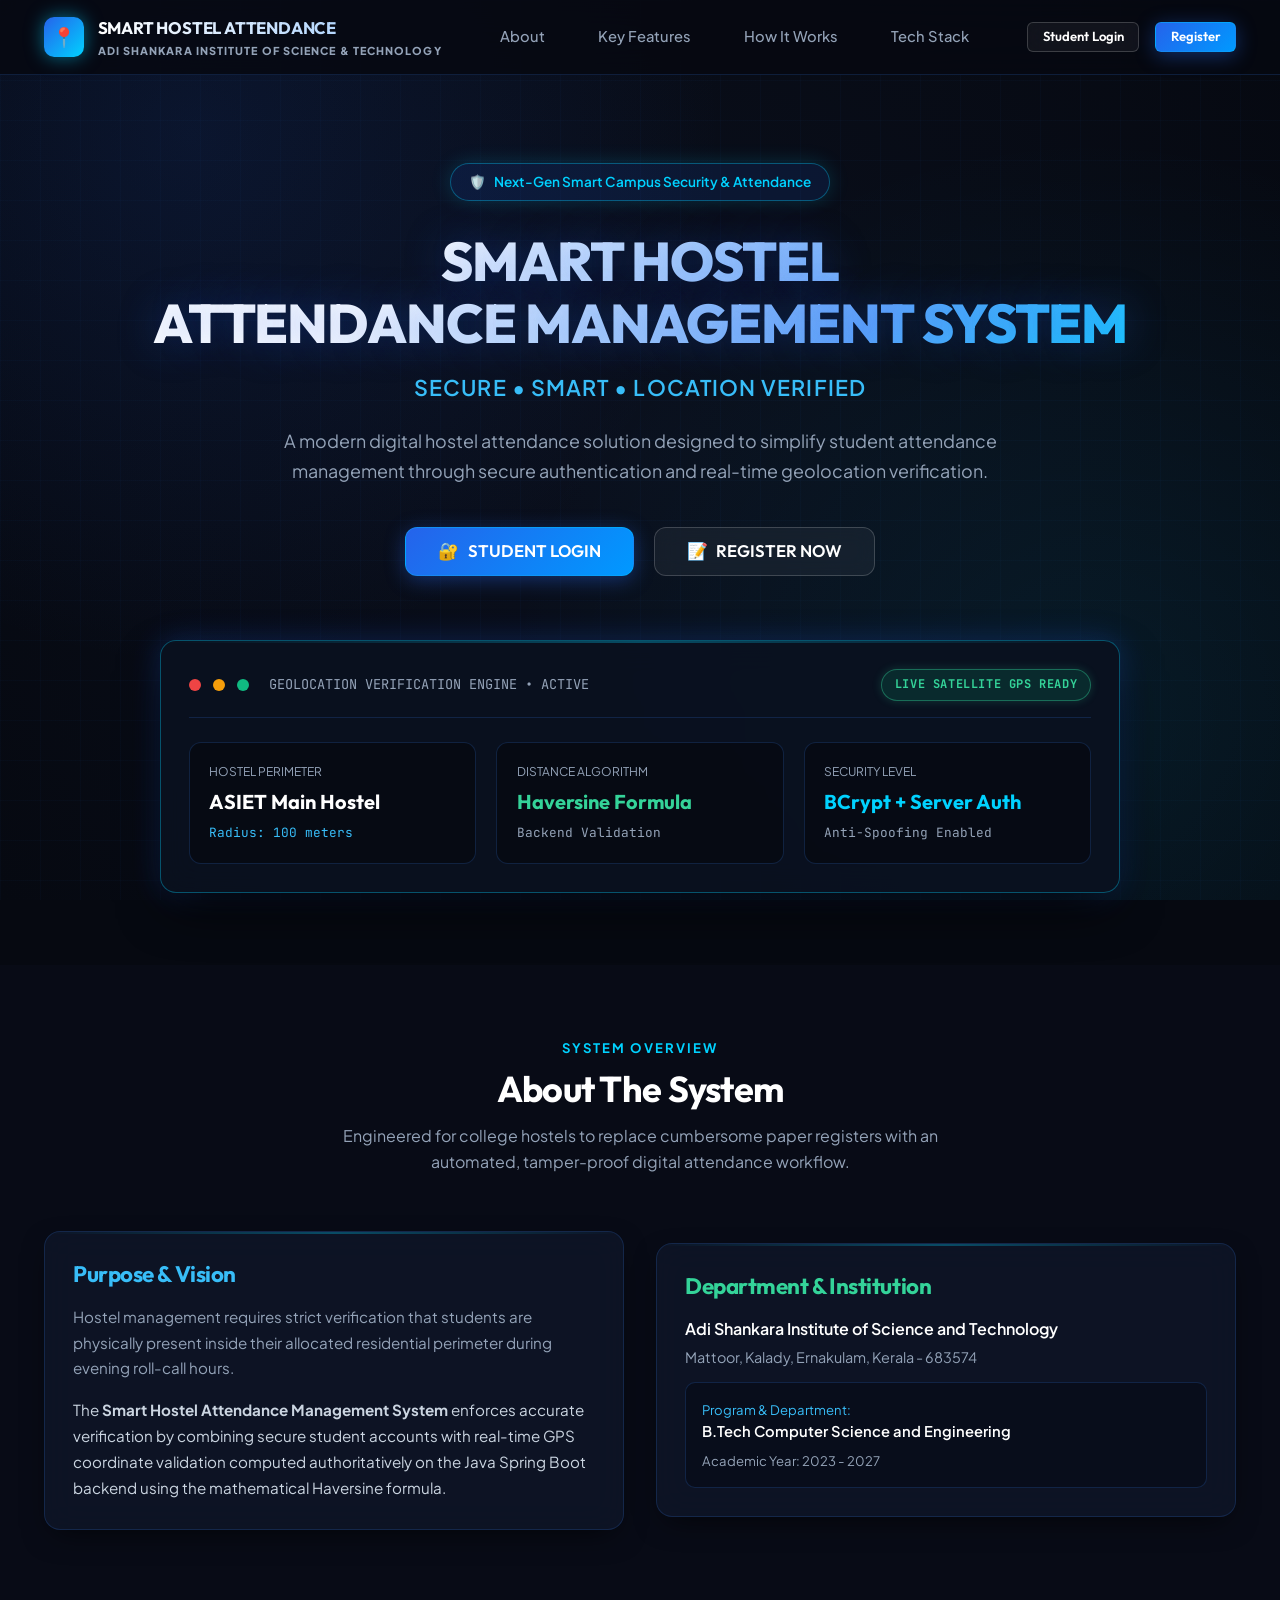
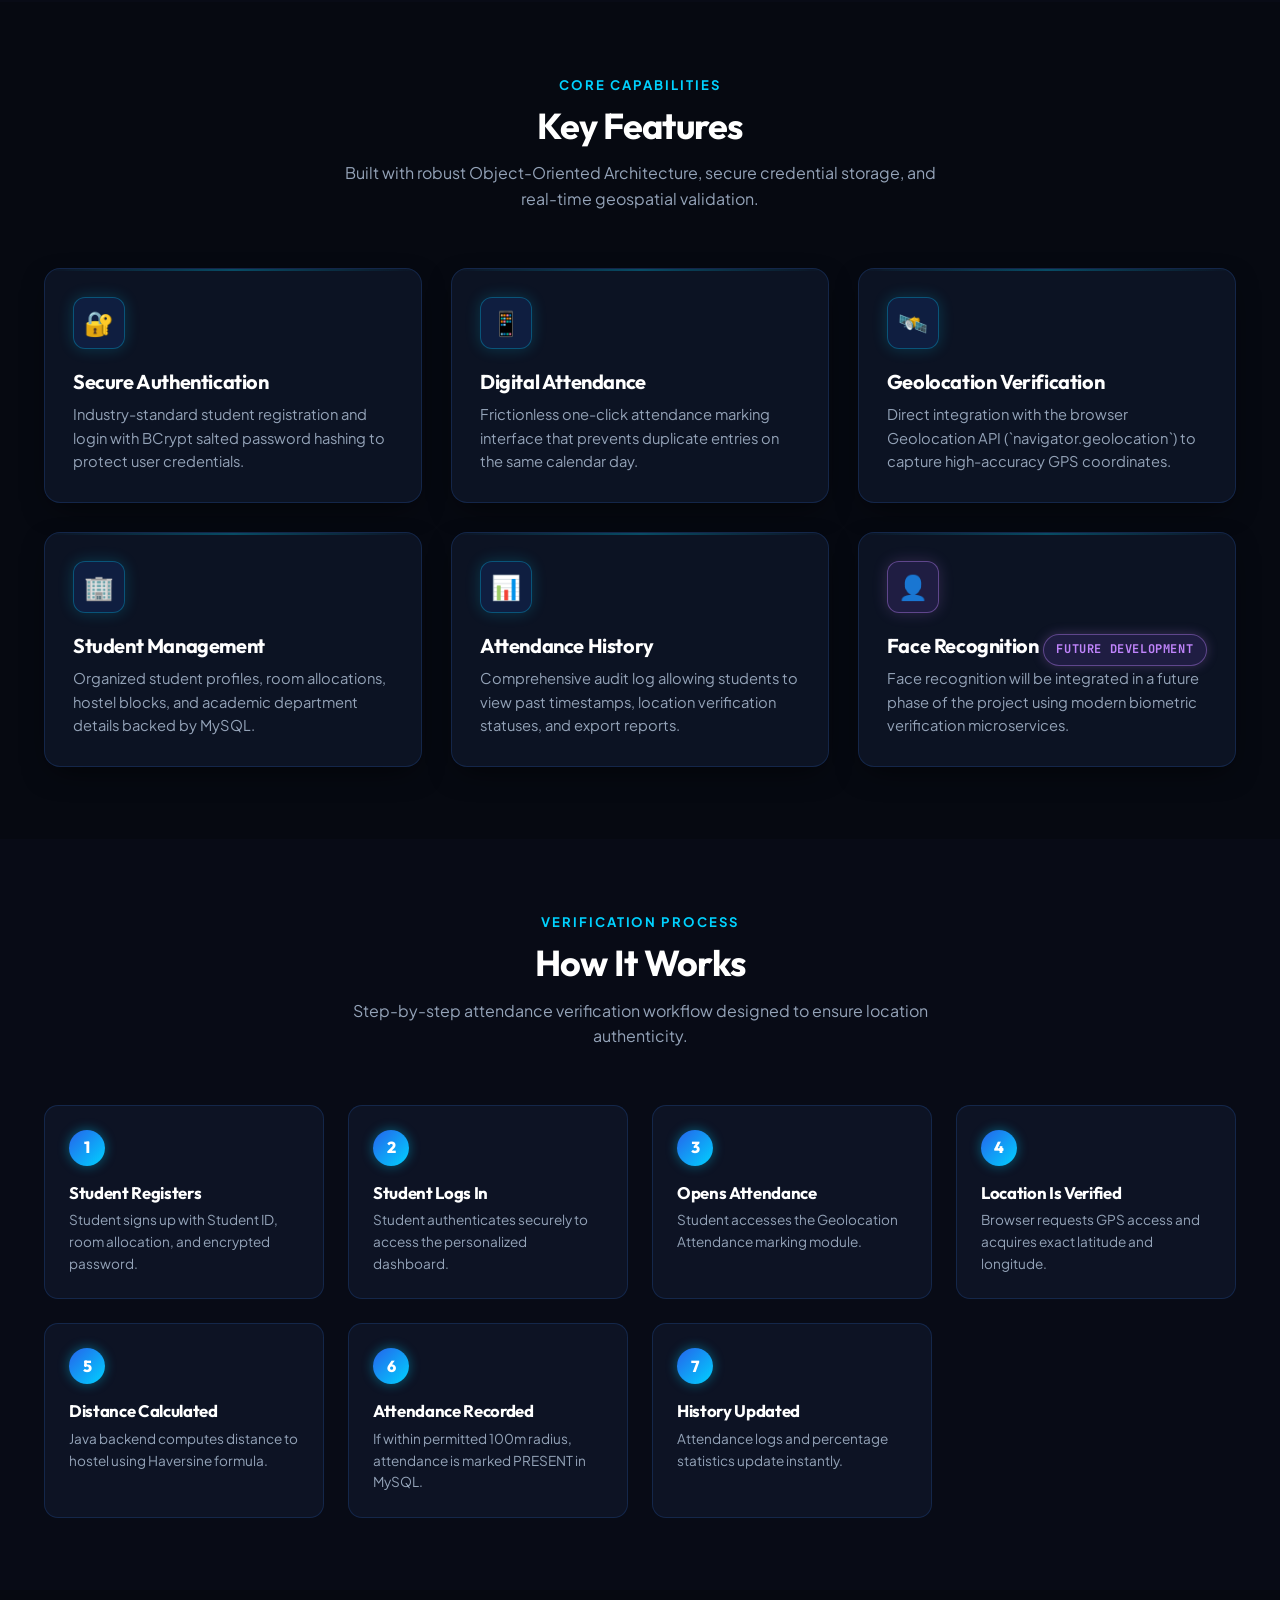
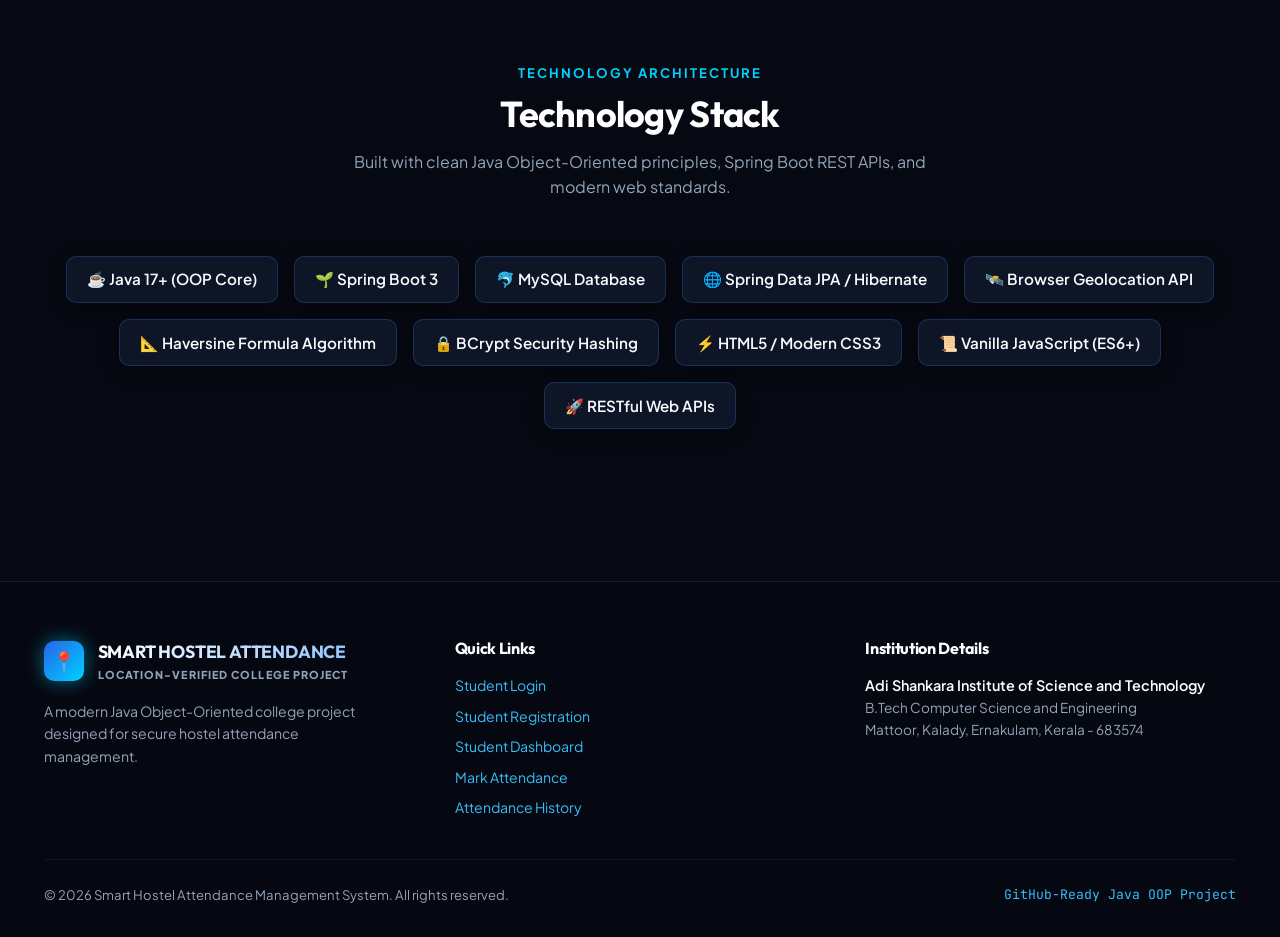
==== frontend/index.html @ dbd20bd5 "feat: initial commit for Smart Hostel Attendance Management System" ====
<!DOCTYPE html>
<html lang="en">
<head>
  <meta charset="UTF-8">
  <meta name="viewport" content="width=device-width, initial-scale=1.0">
  <title>Smart Hostel Attendance Management System | Geolocation Verified</title>
  <meta name="description" content="A modern digital hostel attendance solution using secure authentication and browser geolocation verification for Adi Shankara Institute of Science and Technology.">
  <link rel="stylesheet" href="css/style.css">
</head>
<body>

  <!-- Navigation Bar -->
  <nav class="navbar" id="main-nav">
    <div class="container nav-container">
      <a href="index.html" class="nav-brand">
        <div class="brand-badge">📍</div>
        <div class="brand-text">
          <span class="title">SMART HOSTEL ATTENDANCE</span>
          <span class="subtitle">Adi Shankara Institute of Science & Technology</span>
        </div>
      </a>
      <ul class="nav-menu">
        <li><a href="#about" class="nav-link">About</a></li>
        <li><a href="#features" class="nav-link">Key Features</a></li>
        <li><a href="#workflow" class="nav-link">How It Works</a></li>
        <li><a href="#tech-stack" class="nav-link">Tech Stack</a></li>
      </ul>
      <div class="nav-auth" id="nav-auth-section">
        <a href="login.html" class="btn btn-sm btn-secondary">Student Login</a>
        <a href="register.html" class="btn btn-sm btn-primary">Register</a>
      </div>
    </div>
  </nav>

  <!-- Hero Section -->
  <header class="hero-section">
    <div class="container">
      <div class="hero-pill">
        <span>🛡️</span> Next-Gen Smart Campus Security & Attendance
      </div>
      <h1 class="hero-title">
        SMART HOSTEL<br>ATTENDANCE MANAGEMENT SYSTEM
      </h1>
      <p class="hero-subtitle">
        Secure • Smart • Location Verified
      </p>
      <p class="hero-description">
        A modern digital hostel attendance solution designed to simplify student attendance management through secure authentication and real-time geolocation verification.
      </p>
      <div class="hero-buttons">
        <a href="login.html" class="btn btn-primary btn-lg">
          <span>🔐</span> STUDENT LOGIN
        </a>
        <a href="register.html" class="btn btn-secondary btn-lg">
          <span>📝</span> REGISTER NOW
        </a>
      </div>

      <!-- Abstract Tech Dashboard Graphic Preview -->
      <div style="margin-top: 4rem; position: relative;">
        <div class="card" style="max-width: 960px; margin: 0 auto; background: rgba(11, 17, 32, 0.9); border-color: rgba(0, 210, 255, 0.35); box-shadow: 0 20px 50px -10px rgba(0,0,0,0.9), 0 0 30px rgba(37, 99, 235, 0.3);">
          <div style="display: flex; justify-content: space-between; align-items: center; border-bottom: 1px solid var(--border-subtle); padding-bottom: 1rem; margin-bottom: 1.5rem; flex-wrap: wrap; gap: 1rem;">
            <div style="display: flex; align-items: center; gap: 0.75rem;">
              <span style="width: 12px; height: 12px; border-radius: 50%; background: #ef4444; display: inline-block;"></span>
              <span style="width: 12px; height: 12px; border-radius: 50%; background: #f59e0b; display: inline-block;"></span>
              <span style="width: 12px; height: 12px; border-radius: 50%; background: #10b981; display: inline-block;"></span>
              <span style="font-family: var(--font-mono); font-size: 0.85rem; color: #94a3b8; margin-left: 0.5rem;">GEOLOCATION VERIFICATION ENGINE • ACTIVE</span>
            </div>
            <span class="badge badge-verified">LIVE SATELLITE GPS READY</span>
          </div>

          <div style="display: grid; grid-template-columns: repeat(auto-fit, minmax(200px, 1fr)); gap: 1.25rem; text-align: left;">
            <div style="background: rgba(6, 9, 17, 0.7); padding: 1.2rem; border-radius: 12px; border: 1px solid rgba(59, 130, 246, 0.2);">
              <div style="font-size: 0.75rem; color: #94a3b8; text-transform: uppercase;">Hostel Perimeter</div>
              <div style="font-family: var(--font-heading); font-size: 1.25rem; font-weight: 700; color: #fff; margin: 0.3rem 0;">ASIET Main Hostel</div>
              <div style="font-size: 0.8rem; color: #38bdf8; font-family: var(--font-mono);">Radius: 100 meters</div>
            </div>

            <div style="background: rgba(6, 9, 17, 0.7); padding: 1.2rem; border-radius: 12px; border: 1px solid rgba(59, 130, 246, 0.2);">
              <div style="font-size: 0.75rem; color: #94a3b8; text-transform: uppercase;">Distance Algorithm</div>
              <div style="font-family: var(--font-heading); font-size: 1.25rem; font-weight: 700; color: #34d399; margin: 0.3rem 0;">Haversine Formula</div>
              <div style="font-size: 0.8rem; color: #94a3b8; font-family: var(--font-mono);">Backend Validation</div>
            </div>

            <div style="background: rgba(6, 9, 17, 0.7); padding: 1.2rem; border-radius: 12px; border: 1px solid rgba(59, 130, 246, 0.2);">
              <div style="font-size: 0.75rem; color: #94a3b8; text-transform: uppercase;">Security Level</div>
              <div style="font-family: var(--font-heading); font-size: 1.25rem; font-weight: 700; color: #00d2ff; margin: 0.3rem 0;">BCrypt + Server Auth</div>
              <div style="font-size: 0.8rem; color: #94a3b8; font-family: var(--font-mono);">Anti-Spoofing Enabled</div>
            </div>
          </div>
        </div>
      </div>
    </div>
  </header>

  <!-- About Section -->
  <section class="section" id="about" style="background: rgba(11, 17, 32, 0.4);">
    <div class="container">
      <div class="section-header">
        <span class="section-tag">System Overview</span>
        <h2 class="section-title">About The System</h2>
        <p class="section-subtitle">
          Engineered for college hostels to replace cumbersome paper registers with an automated, tamper-proof digital attendance workflow.
        </p>
      </div>

      <div style="display: grid; grid-template-columns: repeat(auto-fit, minmax(300px, 1fr)); gap: 2rem; align-items: center;">
        <div class="card">
          <h3 style="font-size: 1.4rem; color: #38bdf8; margin-bottom: 1rem;">Purpose & Vision</h3>
          <p style="color: #94a3b8; font-size: 0.95rem; line-height: 1.7; margin-bottom: 1rem;">
            Hostel management requires strict verification that students are physically present inside their allocated residential perimeter during evening roll-call hours.
          </p>
          <p style="color: #cbd5e1; font-size: 0.95rem; line-height: 1.7;">
            The <strong>Smart Hostel Attendance Management System</strong> enforces accurate verification by combining secure student accounts with real-time GPS coordinate validation computed authoritatively on the Java Spring Boot backend using the mathematical Haversine formula.
          </p>
        </div>

        <div class="card">
          <h3 style="font-size: 1.4rem; color: #34d399; margin-bottom: 1rem;">Department & Institution</h3>
          <p style="color: #fff; font-weight: 600; margin-bottom: 0.25rem;">Adi Shankara Institute of Science and Technology</p>
          <p style="color: #94a3b8; font-size: 0.9rem; margin-bottom: 0.8rem;">Mattoor, Kalady, Ernakulam, Kerala - 683574</p>
          <div style="background: rgba(8, 13, 26, 0.8); padding: 1rem; border-radius: 10px; border: 1px solid rgba(59, 130, 246, 0.2);">
            <div style="font-size: 0.82rem; color: #38bdf8;">Program & Department:</div>
            <div style="color: #fff; font-size: 0.92rem; font-weight: 600;">B.Tech Computer Science and Engineering</div>
            <div style="font-size: 0.82rem; color: #94a3b8; margin-top: 0.4rem;">Academic Year: 2023 - 2027</div>
          </div>
        </div>
      </div>
    </div>
  </section>

  <!-- Key Features -->
  <section class="section" id="features">
    <div class="container">
      <div class="section-header">
        <span class="section-tag">Core Capabilities</span>
        <h2 class="section-title">Key Features</h2>
        <p class="section-subtitle">
          Built with robust Object-Oriented Architecture, secure credential storage, and real-time geospatial validation.
        </p>
      </div>

      <div class="features-grid">
        <!-- Feature 1 -->
        <div class="card feature-card">
          <div class="feature-icon-wrapper">🔐</div>
          <h3 class="feature-title">Secure Authentication</h3>
          <p class="feature-desc">
            Industry-standard student registration and login with BCrypt salted password hashing to protect user credentials.
          </p>
        </div>

        <!-- Feature 2 -->
        <div class="card feature-card">
          <div class="feature-icon-wrapper">📱</div>
          <h3 class="feature-title">Digital Attendance</h3>
          <p class="feature-desc">
            Frictionless one-click attendance marking interface that prevents duplicate entries on the same calendar day.
          </p>
        </div>

        <!-- Feature 3 -->
        <div class="card feature-card">
          <div class="feature-icon-wrapper">🛰️</div>
          <h3 class="feature-title">Geolocation Verification</h3>
          <p class="feature-desc">
            Direct integration with the browser Geolocation API (`navigator.geolocation`) to capture high-accuracy GPS coordinates.
          </p>
        </div>

        <!-- Feature 4 -->
        <div class="card feature-card">
          <div class="feature-icon-wrapper">🏢</div>
          <h3 class="feature-title">Student Management</h3>
          <p class="feature-desc">
            Organized student profiles, room allocations, hostel blocks, and academic department details backed by MySQL.
          </p>
        </div>

        <!-- Feature 5 -->
        <div class="card feature-card">
          <div class="feature-icon-wrapper">📊</div>
          <h3 class="feature-title">Attendance History</h3>
          <p class="feature-desc">
            Comprehensive audit log allowing students to view past timestamps, location verification statuses, and export reports.
          </p>
        </div>

        <!-- Feature 6 (Future Module) -->
        <div class="card feature-card future-card">
          <div class="feature-icon-wrapper">👤</div>
          <div style="display: flex; justify-content: space-between; align-items: center;">
            <h3 class="feature-title">Face Recognition</h3>
            <span class="badge badge-future">FUTURE DEVELOPMENT</span>
          </div>
          <p class="feature-desc">
            Face recognition will be integrated in a future phase of the project using modern biometric verification microservices.
          </p>
        </div>
      </div>
    </div>
  </section>

  <!-- How It Works (7 Steps) -->
  <section class="section" id="workflow" style="background: rgba(11, 17, 32, 0.4);">
    <div class="container">
      <div class="section-header">
        <span class="section-tag">Verification Process</span>
        <h2 class="section-title">How It Works</h2>
        <p class="section-subtitle">
          Step-by-step attendance verification workflow designed to ensure location authenticity.
        </p>
      </div>

      <div class="workflow-steps">
        <div class="step-card">
          <div class="step-number">1</div>
          <h4 class="step-title">Student Registers</h4>
          <p class="step-desc">Student signs up with Student ID, room allocation, and encrypted password.</p>
        </div>

        <div class="step-card">
          <div class="step-number">2</div>
          <h4 class="step-title">Student Logs In</h4>
          <p class="step-desc">Student authenticates securely to access the personalized dashboard.</p>
        </div>

        <div class="step-card">
          <div class="step-number">3</div>
          <h4 class="step-title">Opens Attendance</h4>
          <p class="step-desc">Student accesses the Geolocation Attendance marking module.</p>
        </div>

        <div class="step-card">
          <div class="step-number">4</div>
          <h4 class="step-title">Location Is Verified</h4>
          <p class="step-desc">Browser requests GPS access and acquires exact latitude and longitude.</p>
        </div>

        <div class="step-card">
          <div class="step-number">5</div>
          <h4 class="step-title">Distance Calculated</h4>
          <p class="step-desc">Java backend computes distance to hostel using Haversine formula.</p>
        </div>

        <div class="step-card">
          <div class="step-number">6</div>
          <h4 class="step-title">Attendance Recorded</h4>
          <p class="step-desc">If within permitted 100m radius, attendance is marked PRESENT in MySQL.</p>
        </div>

        <div class="step-card">
          <div class="step-number">7</div>
          <h4 class="step-title">History Updated</h4>
          <p class="step-desc">Attendance logs and percentage statistics update instantly.</p>
        </div>
      </div>
    </div>
  </section>

  <!-- Technology Stack -->
  <section class="section" id="tech-stack">
    <div class="container">
      <div class="section-header">
        <span class="section-tag">Technology Architecture</span>
        <h2 class="section-title">Technology Stack</h2>
        <p class="section-subtitle">
          Built with clean Java Object-Oriented principles, Spring Boot REST APIs, and modern web standards.
        </p>
      </div>

      <div class="tech-grid">
        <div class="tech-chip">☕ Java 17+ (OOP Core)</div>
        <div class="tech-chip">🌱 Spring Boot 3</div>
        <div class="tech-chip">🐬 MySQL Database</div>
        <div class="tech-chip">🌐 Spring Data JPA / Hibernate</div>
        <div class="tech-chip">🛰️ Browser Geolocation API</div>
        <div class="tech-chip">📐 Haversine Formula Algorithm</div>
        <div class="tech-chip">🔒 BCrypt Security Hashing</div>
        <div class="tech-chip">⚡ HTML5 / Modern CSS3</div>
        <div class="tech-chip">📜 Vanilla JavaScript (ES6+)</div>
        <div class="tech-chip">🚀 RESTful Web APIs</div>
      </div>
    </div>
  </section>

  <!-- Footer -->
  <footer class="footer">
    <div class="container">
      <div class="footer-content">
        <div>
          <div class="nav-brand" style="margin-bottom: 1rem;">
            <div class="brand-badge">📍</div>
            <div class="brand-text">
              <span class="title" style="font-size: 1.1rem;">SMART HOSTEL ATTENDANCE</span>
              <span class="subtitle">Location-Verified College Project</span>
            </div>
          </div>
          <p style="color: #94a3b8; font-size: 0.88rem; max-width: 320px;">
            A modern Java Object-Oriented college project designed for secure hostel attendance management.
          </p>
        </div>

        <div>
          <h4 style="color: #fff; font-size: 1rem; margin-bottom: 1rem;">Quick Links</h4>
          <ul style="list-style: none; display: flex; flex-direction: column; gap: 0.5rem; font-size: 0.88rem;">
            <li><a href="login.html">Student Login</a></li>
            <li><a href="register.html">Student Registration</a></li>
            <li><a href="dashboard.html">Student Dashboard</a></li>
            <li><a href="attendance.html">Mark Attendance</a></li>
            <li><a href="history.html">Attendance History</a></li>
          </ul>
        </div>

        <div>
          <h4 style="color: #fff; font-size: 1rem; margin-bottom: 1rem;">Institution Details</h4>
          <p style="color: #fff; font-weight: 600; font-size: 0.9rem;">Adi Shankara Institute of Science and Technology</p>
          <p style="color: #94a3b8; font-size: 0.85rem;">B.Tech Computer Science and Engineering</p>
          <p style="color: #94a3b8; font-size: 0.85rem;">Mattoor, Kalady, Ernakulam, Kerala - 683574</p>
        </div>
      </div>

      <div class="footer-bottom">
        <div>&copy; 2026 Smart Hostel Attendance Management System. All rights reserved.</div>
        <div style="font-family: var(--font-mono); color: #38bdf8;">GitHub-Ready Java OOP Project</div>
      </div>
    </div>
  </footer>

  <script src="js/config.js"></script>
  <script src="js/auth.js"></script>
</body>
</html>
---- frontend/css/style.css ----
/* ==========================================================================
   SMART HOSTEL ATTENDANCE MANAGEMENT SYSTEM
   Modern Dark Navy & Electric Blue Design System
   ========================================================================== */

@import url('https://fonts.googleapis.com/css2?family=Outfit:wght@300;400;500;600;700;800&family=Plus+Jakarta+Sans:wght@400;500;600;700&family=JetBrains+Mono:wght@400;500;600&display=swap');

:root {
  /* Color Palette */
  --bg-primary: #060911;
  --bg-secondary: #0b1120;
  --bg-tertiary: #111a2e;
  --bg-card: rgba(15, 23, 42, 0.75);
  --bg-card-hover: rgba(23, 37, 68, 0.85);
  --bg-glass: rgba(11, 17, 32, 0.65);

  /* Electric Blue & Accent Colors */
  --accent-blue: #00d2ff;
  --accent-primary: #2563eb;
  --accent-glow: #3b82f6;
  --accent-cyan: #06b6d4;
  --accent-purple: #8b5cf6;
  
  /* Status Colors */
  --status-success: #10b981;
  --status-success-bg: rgba(16, 185, 129, 0.15);
  --status-warning: #f59e0b;
  --status-warning-bg: rgba(245, 158, 11, 0.15);
  --status-danger: #ef4444;
  --status-danger-bg: rgba(239, 68, 68, 0.15);
  --status-info: #0284c7;
  --status-info-bg: rgba(2, 132, 199, 0.15);
  --status-future: #8b5cf6;
  --status-future-bg: rgba(139, 92, 246, 0.15);

  /* Typography Colors */
  --text-white: #ffffff;
  --text-primary: #f8fafc;
  --text-secondary: #94a3b8;
  --text-muted: #64748b;
  --text-accent: #38bdf8;

  /* Borders & Shadows */
  --border-subtle: rgba(59, 130, 246, 0.18);
  --border-glow: rgba(0, 210, 255, 0.45);
  --border-glass: rgba(255, 255, 255, 0.08);

  --shadow-glow: 0 0 25px rgba(37, 99, 235, 0.35);
  --shadow-glow-cyan: 0 0 30px rgba(0, 210, 255, 0.3);
  --shadow-card: 0 10px 30px -10px rgba(0, 0, 0, 0.7);

  /* Fonts */
  --font-heading: 'Outfit', sans-serif;
  --font-body: 'Plus Jakarta Sans', sans-serif;
  --font-mono: 'JetBrains Mono', monospace;

  /* Transitions */
  --transition-fast: 0.2s ease;
  --transition-normal: 0.3s cubic-bezier(0.4, 0, 0.2, 1);
  --transition-smooth: 0.4s cubic-bezier(0.16, 1, 0.3, 1);
}

/* Global Reset */
*, *::before, *::after {
  box-sizing: border-box;
  margin: 0;
  padding: 0;
}

html {
  scroll-behavior: smooth;
  font-size: 16px;
}

body {
  font-family: var(--font-body);
  background-color: var(--bg-primary);
  color: var(--text-primary);
  line-height: 1.6;
  min-height: 100vh;
  overflow-x: hidden;
  position: relative;
  background-image: 
    radial-gradient(circle at 15% 15%, rgba(37, 99, 235, 0.12) 0%, transparent 40%),
    radial-gradient(circle at 85% 80%, rgba(0, 210, 255, 0.08) 0%, transparent 45%),
    radial-gradient(circle at 50% 50%, rgba(11, 17, 32, 0.8) 0%, transparent 100%);
  background-attachment: fixed;
}

/* Background Grid Overlay */
body::before {
  content: "";
  position: fixed;
  top: 0;
  left: 0;
  width: 100%;
  height: 100%;
  background-image: 
    linear-gradient(rgba(59, 130, 246, 0.03) 1px, transparent 1px),
    linear-gradient(90deg, rgba(59, 130, 246, 0.03) 1px, transparent 1px);
  background-size: 40px 40px;
  pointer-events: none;
  z-index: 0;
}

/* Typography */
h1, h2, h3, h4, h5, h6 {
  font-family: var(--font-heading);
  font-weight: 700;
  color: var(--text-white);
  line-height: 1.25;
  letter-spacing: -0.02em;
}

a {
  color: var(--text-accent);
  text-decoration: none;
  transition: var(--transition-fast);
}

a:hover {
  color: var(--accent-blue);
  text-shadow: 0 0 10px rgba(0, 210, 255, 0.5);
}

/* Containers */
.container {
  width: 100%;
  max-width: 1240px;
  margin: 0 auto;
  padding: 0 1.5rem;
  position: relative;
  z-index: 1;
}

.container-narrow {
  max-width: 880px;
}

/* Navigation Bar */
.navbar {
  position: sticky;
  top: 0;
  left: 0;
  width: 100%;
  z-index: 1000;
  background: rgba(6, 9, 17, 0.85);
  backdrop-filter: blur(20px);
  border-bottom: 1px solid var(--border-subtle);
  transition: var(--transition-normal);
}

.nav-container {
  display: flex;
  align-items: center;
  justify-content: space-between;
  height: 74px;
}

.nav-brand {
  display: flex;
  align-items: center;
  gap: 0.85rem;
  font-family: var(--font-heading);
  font-weight: 800;
  font-size: 1.25rem;
  color: var(--text-white);
  letter-spacing: -0.01em;
}

.nav-brand .brand-badge {
  display: inline-flex;
  align-items: center;
  justify-content: center;
  width: 40px;
  height: 40px;
  border-radius: 10px;
  background: linear-gradient(135deg, #2563eb, #00d2ff);
  box-shadow: 0 0 18px rgba(0, 210, 255, 0.5);
  color: #fff;
  font-size: 1.2rem;
}

.brand-text {
  display: flex;
  flex-direction: column;
}

.brand-text .title {
  font-size: 1.05rem;
  font-weight: 700;
  background: linear-gradient(90deg, #ffffff, #93c5fd);
  -webkit-background-clip: text;
  -webkit-text-fill-color: transparent;
}

.brand-text .subtitle {
  font-size: 0.68rem;
  color: var(--text-secondary);
  text-transform: uppercase;
  letter-spacing: 0.1em;
  font-family: var(--font-body);
}

.nav-menu {
  display: flex;
  align-items: center;
  gap: 1.8rem;
  list-style: none;
}

.nav-link {
  font-size: 0.92rem;
  font-weight: 500;
  color: var(--text-secondary);
  padding: 0.5rem 0.75rem;
  border-radius: 8px;
  display: flex;
  align-items: center;
  gap: 0.4rem;
  transition: var(--transition-fast);
}

.nav-link:hover, .nav-link.active {
  color: var(--text-white);
  background: rgba(59, 130, 246, 0.12);
  border: 1px solid rgba(59, 130, 246, 0.25);
  box-shadow: 0 0 12px rgba(59, 130, 246, 0.2);
}

.nav-auth {
  display: flex;
  align-items: center;
  gap: 1rem;
}

/* User Pill in Nav */
.user-pill {
  display: flex;
  align-items: center;
  gap: 0.6rem;
  background: rgba(17, 26, 46, 0.85);
  padding: 0.35rem 0.9rem;
  border-radius: 50px;
  border: 1px solid var(--border-subtle);
  font-size: 0.85rem;
}

.user-pill .avatar {
  width: 28px;
  height: 28px;
  border-radius: 50%;
  background: linear-gradient(135deg, #1d4ed8, #06b6d4);
  display: flex;
  align-items: center;
  justify-content: center;
  font-size: 0.75rem;
  font-weight: 700;
  color: white;
}

/* Buttons */
.btn {
  display: inline-flex;
  align-items: center;
  justify-content: center;
  gap: 0.55rem;
  font-family: var(--font-heading);
  font-size: 0.95rem;
  font-weight: 600;
  padding: 0.75rem 1.6rem;
  border-radius: 10px;
  border: 1px solid transparent;
  cursor: pointer;
  transition: var(--transition-normal);
  text-decoration: none;
  line-height: 1;
}

.btn-primary {
  background: linear-gradient(135deg, #2563eb, #0099ff);
  color: #ffffff;
  border-color: rgba(0, 210, 255, 0.3);
  box-shadow: 0 4px 20px rgba(37, 99, 235, 0.4);
}

.btn-primary:hover {
  background: linear-gradient(135deg, #1d4ed8, #00d2ff);
  box-shadow: 0 6px 26px rgba(0, 210, 255, 0.5);
  transform: translateY(-2px);
  color: #fff;
}

.btn-primary:active {
  transform: translateY(0);
}

.btn-secondary {
  background: rgba(255, 255, 255, 0.05);
  color: #ffffff;
  border: 1px solid rgba(255, 255, 255, 0.18);
  backdrop-filter: blur(10px);
}

.btn-secondary:hover {
  background: rgba(255, 255, 255, 0.12);
  border-color: rgba(59, 130, 246, 0.5);
  box-shadow: 0 0 16px rgba(59, 130, 246, 0.25);
  color: #ffffff;
  transform: translateY(-2px);
}

.btn-outline-blue {
  background: transparent;
  color: var(--text-accent);
  border: 1px solid var(--accent-blue);
}

.btn-outline-blue:hover {
  background: rgba(0, 210, 255, 0.1);
  box-shadow: 0 0 15px rgba(0, 210, 255, 0.3);
  color: #fff;
}

.btn-danger {
  background: rgba(239, 68, 68, 0.15);
  color: #f87171;
  border: 1px solid rgba(239, 68, 68, 0.35);
}

.btn-danger:hover {
  background: #dc2626;
  color: #fff;
  box-shadow: 0 0 18px rgba(220, 38, 38, 0.4);
}

.btn-lg {
  padding: 0.95rem 2rem;
  font-size: 1.05rem;
  border-radius: 12px;
}

.btn-sm {
  padding: 0.45rem 0.9rem;
  font-size: 0.82rem;
  border-radius: 6px;
}

.btn:disabled {
  opacity: 0.5;
  cursor: not-allowed;
  transform: none !important;
  box-shadow: none !important;
}

/* Glassmorphism Cards */
.card {
  background: var(--bg-card);
  backdrop-filter: blur(16px);
  border: 1px solid var(--border-subtle);
  border-radius: 16px;
  padding: 1.75rem;
  box-shadow: var(--shadow-card);
  transition: var(--transition-normal);
  position: relative;
  overflow: hidden;
}

.card:hover {
  border-color: rgba(0, 210, 255, 0.35);
  box-shadow: 0 12px 35px -10px rgba(0, 0, 0, 0.8), 0 0 20px rgba(37, 99, 235, 0.18);
}

.card::before {
  content: "";
  position: absolute;
  top: 0;
  left: 0;
  width: 100%;
  height: 2px;
  background: linear-gradient(90deg, transparent, rgba(0, 210, 255, 0.5), transparent);
  opacity: 0.6;
}

/* Form Styles */
.form-group {
  margin-bottom: 1.35rem;
  display: flex;
  flex-direction: column;
  gap: 0.45rem;
}

.form-label {
  font-size: 0.88rem;
  font-weight: 600;
  color: var(--text-secondary);
  display: flex;
  align-items: center;
  gap: 0.35rem;
}

.form-control {
  width: 100%;
  padding: 0.85rem 1.1rem;
  background: rgba(8, 13, 26, 0.8);
  border: 1px solid rgba(59, 130, 246, 0.22);
  border-radius: 10px;
  color: var(--text-white);
  font-family: var(--font-body);
  font-size: 0.95rem;
  transition: var(--transition-fast);
}

.form-control:focus {
  outline: none;
  border-color: var(--accent-blue);
  box-shadow: 0 0 16px rgba(0, 210, 255, 0.25);
  background: rgba(11, 19, 38, 0.95);
}

.form-control::placeholder {
  color: var(--text-muted);
}

select.form-control {
  appearance: none;
  background-image: url("data:image/svg+xml;charset=UTF-8,%3csvg xmlns='http://www.w3.org/2000/svg' viewBox='0 0 24 24' fill='none' stroke='%2338bdf8' stroke-width='2' stroke-linecap='round' stroke-linejoin='round'%3e%3cpolyline points='6 9 12 15 18 9'%3e%3c/polyline%3e%3c/svg%3e");
  background-repeat: no-repeat;
  background-position: right 1rem center;
  background-size: 1.1em;
  padding-right: 2.5rem;
}

select.form-control option {
  background: var(--bg-secondary);
  color: var(--text-white);
}

.form-row {
  display: grid;
  grid-template-columns: repeat(auto-fit, minmax(240px, 1fr));
  gap: 1.25rem;
}

.input-password-wrapper {
  position: relative;
}

.toggle-password-btn {
  position: absolute;
  right: 1rem;
  top: 50%;
  transform: translateY(-50%);
  background: none;
  border: none;
  color: var(--text-muted);
  cursor: pointer;
  font-size: 1.1rem;
  padding: 0.2rem;
}

.toggle-password-btn:hover {
  color: var(--text-accent);
}

/* Status Badges */
.badge {
  display: inline-flex;
  align-items: center;
  gap: 0.4rem;
  padding: 0.35rem 0.8rem;
  border-radius: 50px;
  font-size: 0.75rem;
  font-weight: 700;
  text-transform: uppercase;
  letter-spacing: 0.05em;
  font-family: var(--font-mono);
  border: 1px solid transparent;
}

.badge-verified, .badge-present {
  background: var(--status-success-bg);
  color: #34d399;
  border-color: rgba(52, 211, 153, 0.4);
  box-shadow: 0 0 10px rgba(52, 211, 153, 0.2);
}

.badge-not-marked {
  background: rgba(148, 163, 184, 0.15);
  color: #cbd5e1;
  border-color: rgba(148, 163, 184, 0.3);
}

.badge-outside, .badge-rejected, .badge-absent {
  background: var(--status-danger-bg);
  color: #f87171;
  border-color: rgba(248, 113, 113, 0.4);
  box-shadow: 0 0 10px rgba(248, 113, 113, 0.2);
}

.badge-future {
  background: var(--status-future-bg);
  color: #c084fc;
  border-color: rgba(192, 132, 252, 0.4);
  box-shadow: 0 0 12px rgba(192, 132, 252, 0.25);
}

.badge-info {
  background: var(--status-info-bg);
  color: #38bdf8;
  border-color: rgba(56, 189, 248, 0.4);
}

/* Hero Section */
.hero-section {
  padding: 5.5rem 0 4.5rem;
  text-align: center;
  position: relative;
}

.hero-pill {
  display: inline-flex;
  align-items: center;
  gap: 0.5rem;
  padding: 0.45rem 1.1rem;
  background: rgba(37, 99, 235, 0.12);
  border: 1px solid rgba(0, 210, 255, 0.35);
  border-radius: 50px;
  font-size: 0.85rem;
  font-weight: 600;
  color: var(--accent-blue);
  margin-bottom: 1.8rem;
  box-shadow: 0 0 20px rgba(0, 210, 255, 0.18);
  animation: pulseGlow 3s infinite alternate;
}

.hero-title {
  font-size: 3.4rem;
  font-weight: 800;
  line-height: 1.15;
  margin-bottom: 1rem;
  background: linear-gradient(135deg, #ffffff 30%, #60a5fa 70%, #00d2ff 100%);
  -webkit-background-clip: text;
  -webkit-text-fill-color: transparent;
  text-shadow: 0 0 40px rgba(37, 99, 235, 0.35);
}

.hero-subtitle {
  font-size: 1.35rem;
  font-weight: 600;
  color: var(--text-accent);
  margin-bottom: 1.25rem;
  letter-spacing: 0.05em;
  text-transform: uppercase;
}

.hero-description {
  font-size: 1.12rem;
  color: var(--text-secondary);
  max-width: 720px;
  margin: 0 auto 2.5rem;
  line-height: 1.7;
}

.hero-buttons {
  display: flex;
  justify-content: center;
  align-items: center;
  gap: 1.25rem;
  flex-wrap: wrap;
}

/* Feature Grid */
.section {
  padding: 4.5rem 0;
}

.section-header {
  text-align: center;
  margin-bottom: 3.5rem;
}

.section-tag {
  font-size: 0.82rem;
  font-weight: 700;
  color: var(--accent-blue);
  text-transform: uppercase;
  letter-spacing: 0.15em;
  margin-bottom: 0.5rem;
  display: block;
}

.section-title {
  font-size: 2.25rem;
  margin-bottom: 0.8rem;
}

.section-subtitle {
  font-size: 1rem;
  color: var(--text-secondary);
  max-width: 600px;
  margin: 0 auto;
}

.features-grid {
  display: grid;
  grid-template-columns: repeat(auto-fit, minmax(320px, 1fr));
  gap: 1.8rem;
}

.feature-card {
  display: flex;
  flex-direction: column;
  height: 100%;
}

.feature-icon-wrapper {
  width: 52px;
  height: 52px;
  border-radius: 12px;
  background: rgba(37, 99, 235, 0.15);
  border: 1px solid rgba(0, 210, 255, 0.3);
  display: flex;
  align-items: center;
  justify-content: center;
  font-size: 1.5rem;
  color: var(--accent-blue);
  margin-bottom: 1.25rem;
  box-shadow: 0 0 15px rgba(0, 210, 255, 0.2);
}

.feature-card.future-card .feature-icon-wrapper {
  background: rgba(139, 92, 246, 0.15);
  border-color: rgba(192, 132, 252, 0.4);
  color: #c084fc;
  box-shadow: 0 0 15px rgba(192, 132, 252, 0.2);
}

.feature-title {
  font-size: 1.25rem;
  margin-bottom: 0.6rem;
}

.feature-desc {
  font-size: 0.92rem;
  color: var(--text-secondary);
  flex-grow: 1;
  line-height: 1.6;
}

/* Step-by-Step Workflow */
.workflow-steps {
  display: grid;
  grid-template-columns: repeat(auto-fit, minmax(260px, 1fr));
  gap: 1.5rem;
  position: relative;
}

.step-card {
  position: relative;
  background: var(--bg-card);
  border: 1px solid var(--border-subtle);
  border-radius: 14px;
  padding: 1.5rem;
  text-align: left;
}

.step-number {
  display: inline-flex;
  align-items: center;
  justify-content: center;
  width: 36px;
  height: 36px;
  border-radius: 50%;
  background: linear-gradient(135deg, #2563eb, #00d2ff);
  color: #fff;
  font-family: var(--font-heading);
  font-weight: 800;
  font-size: 1rem;
  margin-bottom: 1rem;
  box-shadow: 0 0 12px rgba(0, 210, 255, 0.4);
}

.step-title {
  font-size: 1.05rem;
  margin-bottom: 0.4rem;
}

.step-desc {
  font-size: 0.85rem;
  color: var(--text-secondary);
}

/* Tech Stack Badges */
.tech-grid {
  display: flex;
  flex-wrap: wrap;
  justify-content: center;
  gap: 1rem;
}

.tech-chip {
  display: flex;
  align-items: center;
  gap: 0.6rem;
  background: rgba(17, 26, 46, 0.8);
  border: 1px solid rgba(59, 130, 246, 0.25);
  padding: 0.65rem 1.25rem;
  border-radius: 10px;
  font-size: 0.95rem;
  font-weight: 600;
  color: var(--text-primary);
  box-shadow: 0 4px 15px rgba(0, 0, 0, 0.4);
  transition: var(--transition-fast);
}

.tech-chip:hover {
  border-color: var(--accent-blue);
  box-shadow: 0 0 18px rgba(0, 210, 255, 0.3);
  transform: translateY(-2px);
}

/* Tables */
.table-wrapper {
  width: 100%;
  overflow-x: auto;
  border-radius: 14px;
  border: 1px solid var(--border-subtle);
  background: var(--bg-card);
  box-shadow: var(--shadow-card);
}

.table-custom {
  width: 100%;
  border-collapse: collapse;
  text-align: left;
  font-size: 0.92rem;
}

.table-custom th {
  background: rgba(15, 23, 42, 0.95);
  padding: 1rem 1.25rem;
  font-weight: 600;
  color: var(--text-accent);
  font-family: var(--font-heading);
  text-transform: uppercase;
  font-size: 0.78rem;
  letter-spacing: 0.08em;
  border-bottom: 1px solid var(--border-subtle);
}

.table-custom td {
  padding: 1rem 1.25rem;
  border-bottom: 1px solid rgba(255, 255, 255, 0.05);
  color: var(--text-primary);
  font-family: var(--font-body);
}

.table-custom tr:hover td {
  background: rgba(59, 130, 246, 0.06);
}

/* Location Verification Widget */
.location-radar-box {
  display: flex;
  flex-direction: column;
  align-items: center;
  justify-content: center;
  padding: 2.5rem 1.5rem;
  background: radial-gradient(circle at center, rgba(37, 99, 235, 0.15) 0%, rgba(11, 17, 32, 0.8) 70%);
  border: 1px solid rgba(59, 130, 246, 0.3);
  border-radius: 20px;
  margin: 1.5rem 0;
  position: relative;
  overflow: hidden;
}

.radar-circle {
  width: 130px;
  height: 130px;
  border-radius: 50%;
  border: 2px solid var(--accent-blue);
  display: flex;
  align-items: center;
  justify-content: center;
  position: relative;
  box-shadow: 0 0 25px rgba(0, 210, 255, 0.4);
  margin-bottom: 1.5rem;
  background: rgba(6, 9, 17, 0.7);
}

.radar-pulse {
  position: absolute;
  width: 100%;
  height: 100%;
  border-radius: 50%;
  border: 2px solid var(--accent-blue);
  animation: radarWave 2.5s infinite linear;
  opacity: 0;
}

.radar-icon {
  font-size: 2.8rem;
  color: var(--accent-blue);
  z-index: 2;
}

.coord-chips {
  display: grid;
  grid-template-columns: repeat(auto-fit, minmax(200px, 1fr));
  gap: 1rem;
  width: 100%;
  margin: 1.5rem 0;
}

.coord-chip {
  background: rgba(8, 13, 26, 0.9);
  border: 1px solid rgba(59, 130, 246, 0.2);
  border-radius: 10px;
  padding: 0.75rem 1rem;
  text-align: center;
}

.coord-chip .label {
  font-size: 0.72rem;
  color: var(--text-secondary);
  text-transform: uppercase;
  letter-spacing: 0.05em;
  margin-bottom: 0.2rem;
}

.coord-chip .value {
  font-family: var(--font-mono);
  font-weight: 600;
  color: var(--accent-blue);
  font-size: 0.95rem;
}

/* Toast Notifications */
#toast-container {
  position: fixed;
  top: 90px;
  right: 24px;
  z-index: 9999;
  display: flex;
  flex-direction: column;
  gap: 10px;
  pointer-events: none;
}

.toast {
  pointer-events: auto;
  min-width: 300px;
  max-width: 420px;
  padding: 1rem 1.25rem;
  border-radius: 12px;
  background: rgba(11, 17, 32, 0.95);
  backdrop-filter: blur(16px);
  border: 1px solid var(--border-subtle);
  color: #fff;
  font-size: 0.92rem;
  box-shadow: 0 10px 30px rgba(0, 0, 0, 0.8);
  display: flex;
  align-items: flex-start;
  gap: 0.8rem;
  animation: slideInRight 0.3s ease;
}

.toast.toast-success {
  border-color: rgba(16, 185, 129, 0.5);
  box-shadow: 0 0 20px rgba(16, 185, 129, 0.25);
}

.toast.toast-error {
  border-color: rgba(239, 68, 68, 0.5);
  box-shadow: 0 0 20px rgba(239, 68, 68, 0.25);
}

.toast.toast-info {
  border-color: rgba(0, 210, 255, 0.5);
  box-shadow: 0 0 20px rgba(0, 210, 255, 0.25);
}

/* Future Module Banner */
.future-module-banner {
  background: linear-gradient(135deg, rgba(139, 92, 246, 0.12), rgba(88, 28, 135, 0.25));
  border: 1px dashed rgba(192, 132, 252, 0.5);
  border-radius: 14px;
  padding: 1.5rem;
  margin: 1.5rem 0;
  display: flex;
  align-items: center;
  gap: 1.2rem;
}

.future-icon {
  font-size: 2.2rem;
  color: #c084fc;
}

/* Footer */
.footer {
  margin-top: 5rem;
  background: rgba(6, 9, 17, 0.95);
  border-top: 1px solid var(--border-subtle);
  padding: 3.5rem 0 2rem;
  font-size: 0.9rem;
  color: var(--text-secondary);
}

.footer-content {
  display: grid;
  grid-template-columns: repeat(auto-fit, minmax(240px, 1fr));
  gap: 2.5rem;
  margin-bottom: 2.5rem;
}

.footer-bottom {
  border-top: 1px solid rgba(255, 255, 255, 0.06);
  padding-top: 1.5rem;
  display: flex;
  justify-content: space-between;
  align-items: center;
  flex-wrap: wrap;
  gap: 1rem;
  font-size: 0.82rem;
}

/* Animations */
@keyframes pulseGlow {
  0% { box-shadow: 0 0 15px rgba(0, 210, 255, 0.2); }
  100% { box-shadow: 0 0 30px rgba(0, 210, 255, 0.5); }
}

@keyframes radarWave {
  0% {
    transform: scale(1);
    opacity: 0.8;
  }
  100% {
    transform: scale(2.2);
    opacity: 0;
  }
}

@keyframes slideInRight {
  from {
    transform: translateX(100%);
    opacity: 0;
  }
  to {
    transform: translateX(0);
    opacity: 1;
  }
}

/* Responsive Utilities */
@media (max-width: 768px) {
  .hero-title {
    font-size: 2.4rem;
  }
  .nav-menu {
    display: none; /* Can be toggled on mobile */
  }
  .nav-menu.mobile-open {
    display: flex;
    flex-direction: column;
    position: absolute;
    top: 74px;
    left: 0;
    width: 100%;
    background: rgba(6, 9, 17, 0.98);
    padding: 1.5rem;
    border-bottom: 1px solid var(--border-subtle);
  }
  .features-grid, .workflow-steps {
    grid-template-columns: 1fr;
  }
}
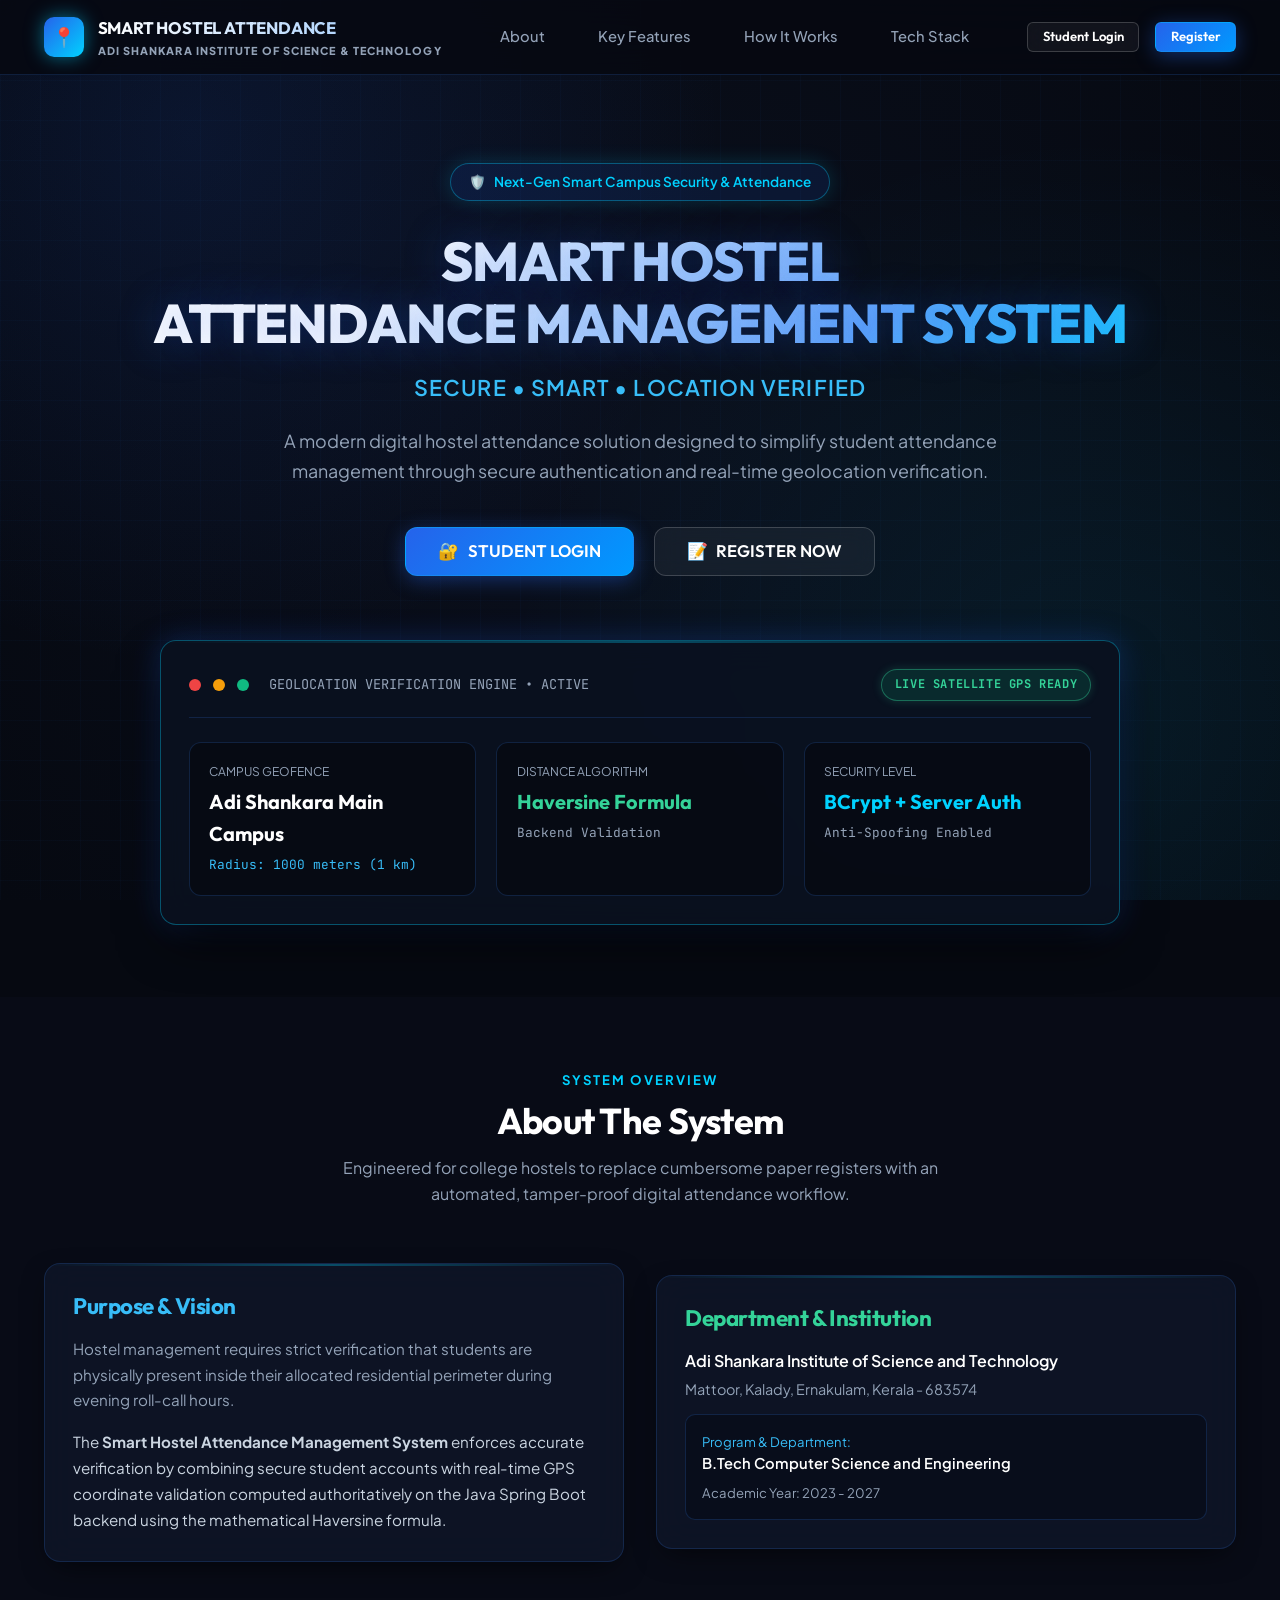
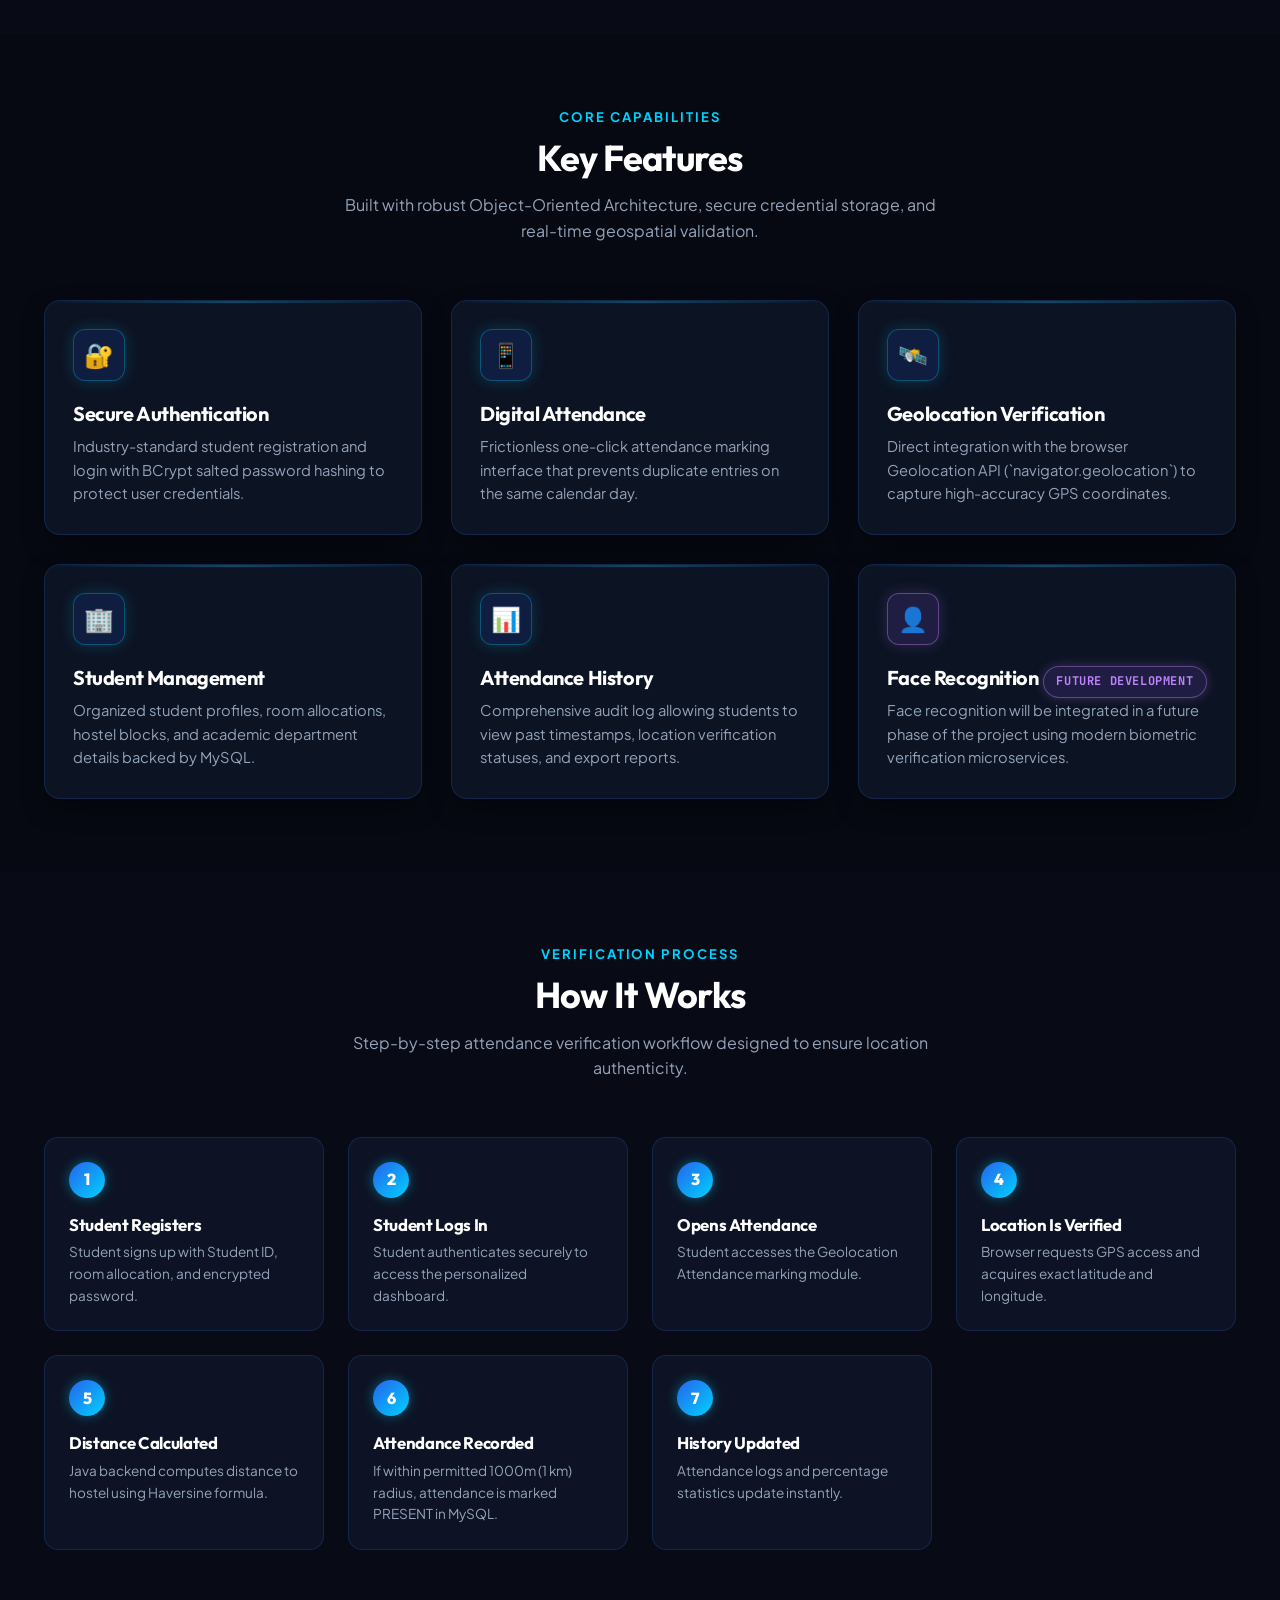
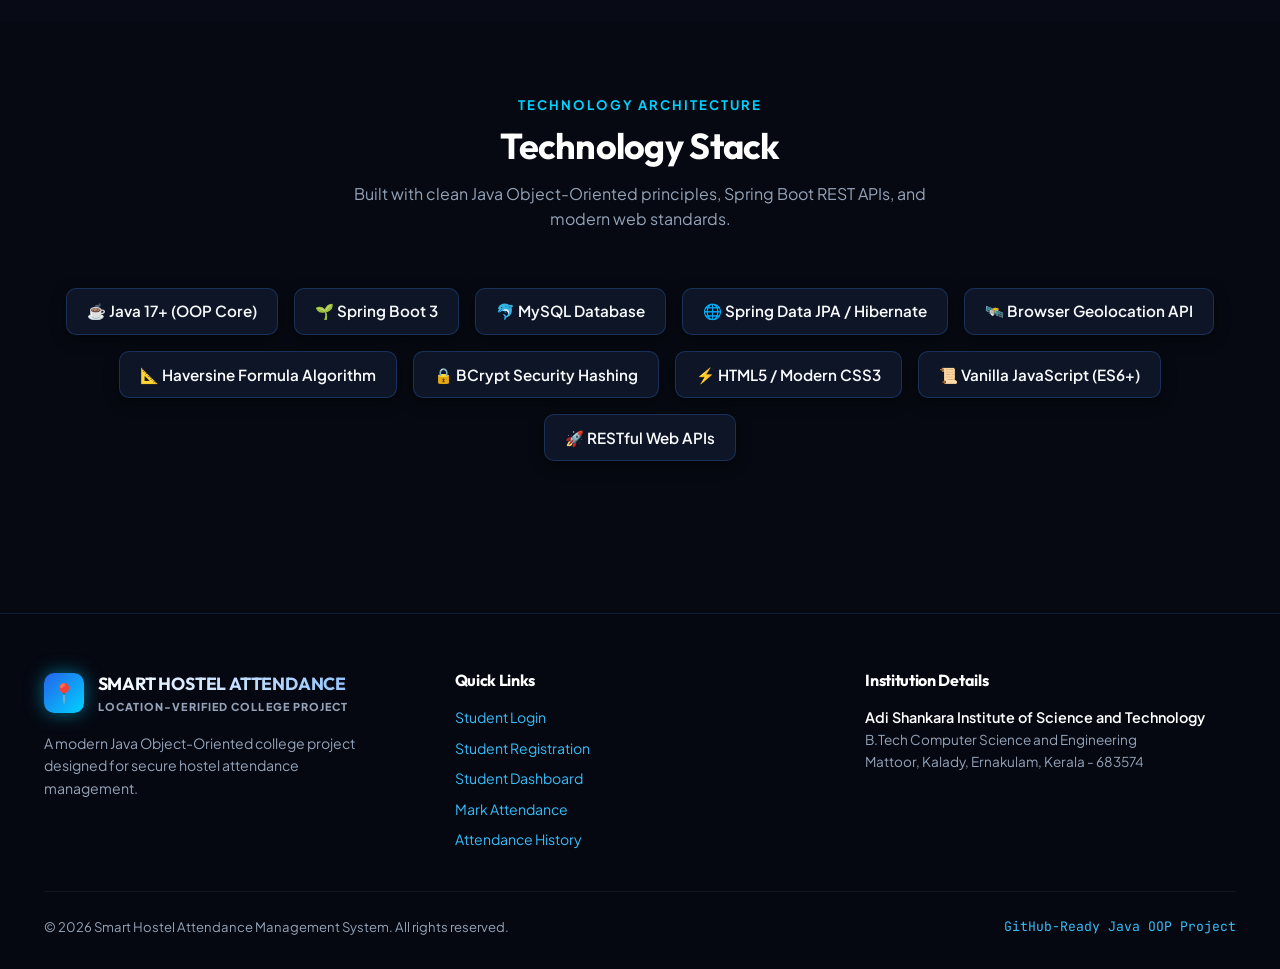
==== commit 9cf16154: "feat: update campus geofence to 1000m radius and enforce 1st-year attendance time window restriction" ====
--- a/frontend/index.html
+++ b/frontend/index.html
@@ -71,9 +71,9 @@
 
           <div style="display: grid; grid-template-columns: repeat(auto-fit, minmax(200px, 1fr)); gap: 1.25rem; text-align: left;">
             <div style="background: rgba(6, 9, 17, 0.7); padding: 1.2rem; border-radius: 12px; border: 1px solid rgba(59, 130, 246, 0.2);">
-              <div style="font-size: 0.75rem; color: #94a3b8; text-transform: uppercase;">Hostel Perimeter</div>
-              <div style="font-family: var(--font-heading); font-size: 1.25rem; font-weight: 700; color: #fff; margin: 0.3rem 0;">ASIET Main Hostel</div>
-              <div style="font-size: 0.8rem; color: #38bdf8; font-family: var(--font-mono);">Radius: 100 meters</div>
+              <div style="font-size: 0.75rem; color: #94a3b8; text-transform: uppercase;">Campus Geofence</div>
+              <div style="font-family: var(--font-heading); font-size: 1.25rem; font-weight: 700; color: #fff; margin: 0.3rem 0;">Adi Shankara Main Campus</div>
+              <div style="font-size: 0.8rem; color: #38bdf8; font-family: var(--font-mono);">Radius: 1000 meters (1 km)</div>
             </div>
 
             <div style="background: rgba(6, 9, 17, 0.7); padding: 1.2rem; border-radius: 12px; border: 1px solid rgba(59, 130, 246, 0.2);">
@@ -246,7 +246,7 @@
         <div class="step-card">
           <div class="step-number">6</div>
           <h4 class="step-title">Attendance Recorded</h4>
-          <p class="step-desc">If within permitted 100m radius, attendance is marked PRESENT in MySQL.</p>
+          <p class="step-desc">If within permitted 1000m (1 km) radius, attendance is marked PRESENT in MySQL.</p>
         </div>
 
         <div class="step-card">
